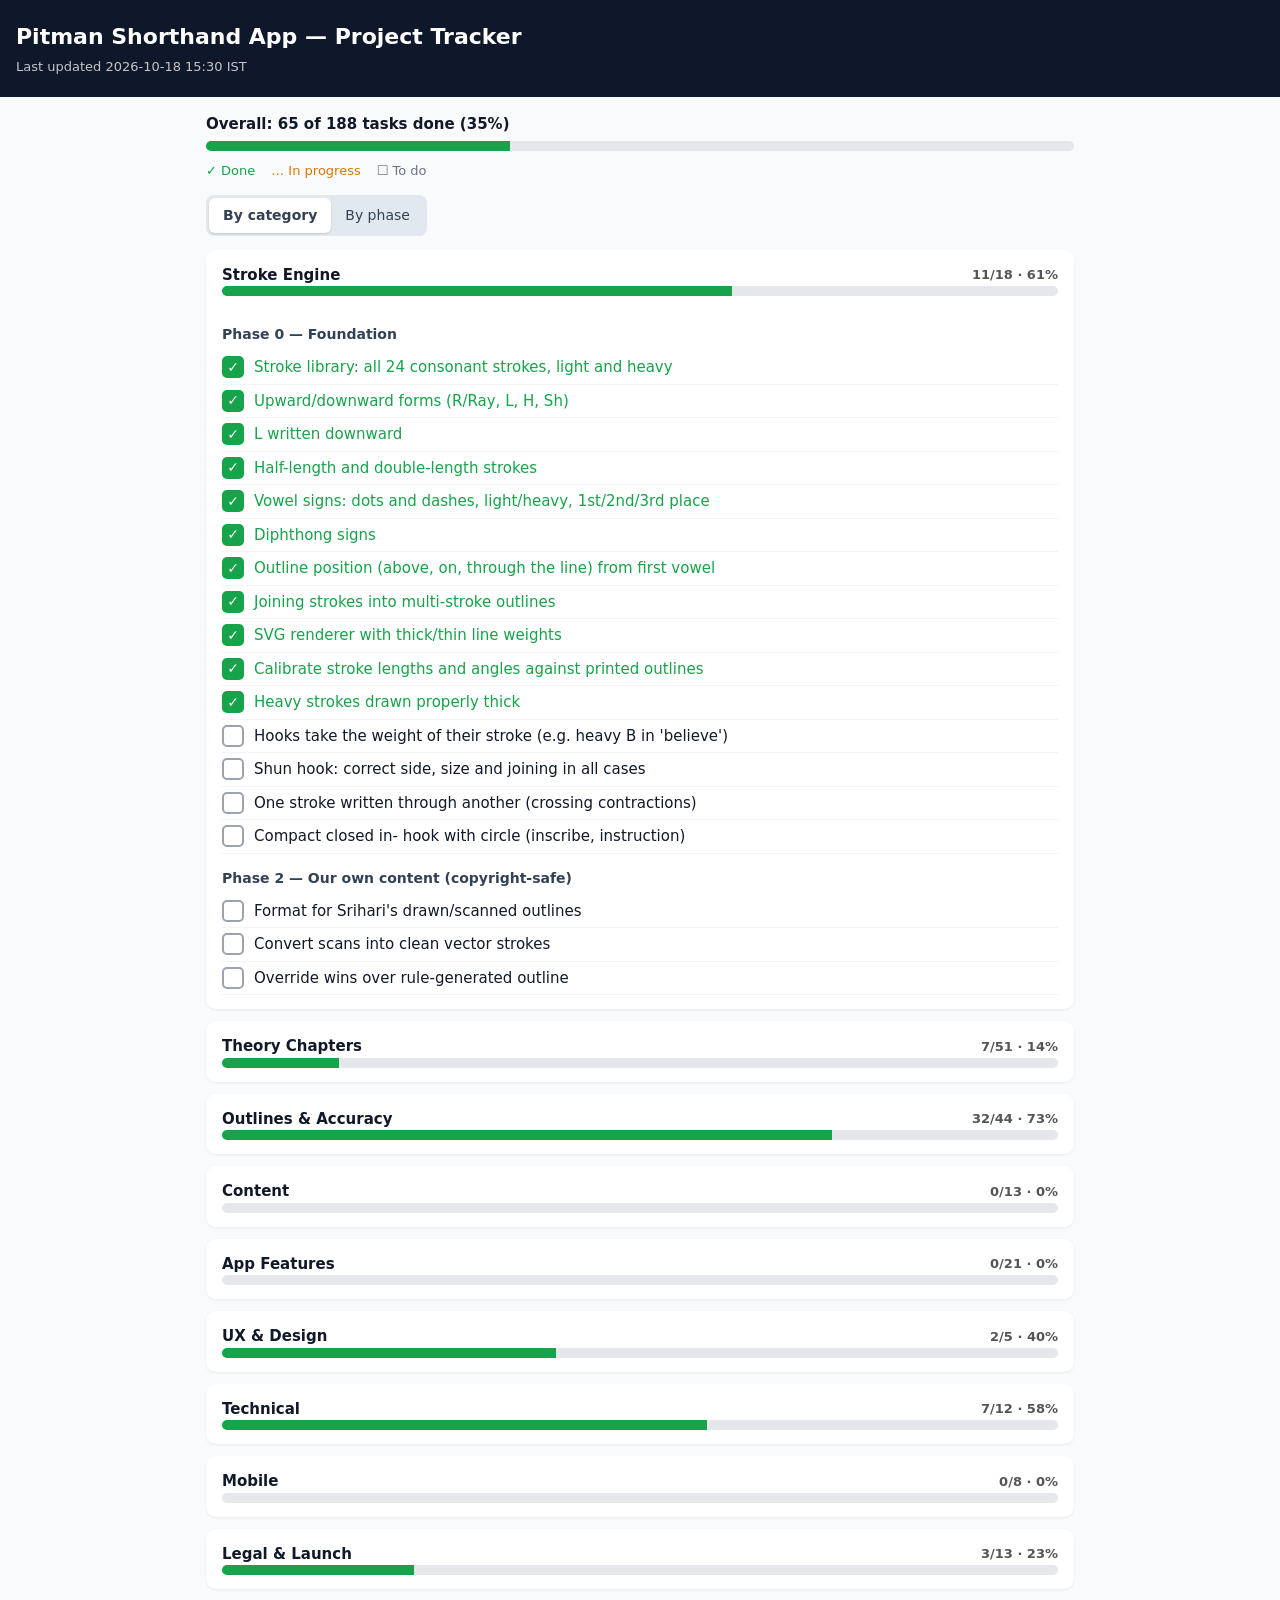
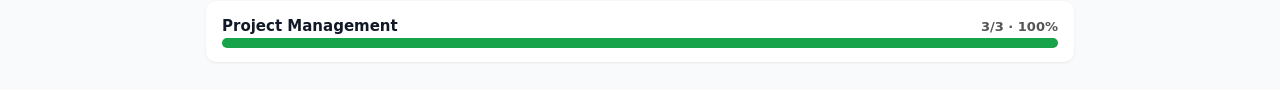
==== tracker.html @ 47dc4918 "Engine: 1st position nearer the line, vowel signs clear of the stroke, opening Ray steeper, vowels a" ====
<!doctype html><html lang="en"><head><meta charset="utf-8"><meta name="viewport" content="width=device-width,initial-scale=1">
<title>Pitman App — Project Tracker</title>
<style>
:root{--g:#16a34a;--w:#d97706;--t:#9ca3af;--bg:#f8fafc;--card:#fff;--tx:#111827}
*{box-sizing:border-box}body{margin:0;font:15px/1.5 system-ui,-apple-system,Segoe UI,Roboto,sans-serif;background:var(--bg);color:var(--tx)}
header{padding:20px 16px;background:#0f172a;color:#fff}header h1{margin:0;font-size:22px}header p{margin:4px 0 0;opacity:.75;font-size:13px}
.wrap{max-width:900px;margin:0 auto;padding:16px}
.bar{height:10px;background:#e5e7eb;border-radius:6px;overflow:hidden}.bar i{display:block;height:100%;background:var(--g)}
.legend{display:flex;gap:16px;font-size:13px;margin:10px 0 0;flex-wrap:wrap}
details{background:var(--card);border-radius:10px;margin:12px 0;box-shadow:0 1px 3px #0001}
summary{cursor:pointer;padding:14px 16px;font-weight:600;list-style:none}summary::-webkit-details-marker{display:none}
.ph{display:flex;justify-content:space-between;gap:12px;align-items:center}.pct{font-size:13px;color:#555;white-space:nowrap}
.goal{font-weight:400;font-size:13px;color:#555;margin:2px 0 8px}
.body{padding:0 16px 14px}h3{font-size:14px;margin:14px 0 6px;color:#334155}
ul{list-style:none;margin:0;padding:0}li{display:flex;gap:10px;padding:5px 0;border-bottom:1px solid #f1f5f9}
.ic{flex:0 0 22px;height:22px;border-radius:5px;display:grid;place-items:center;font-size:14px;font-weight:700;color:#fff}
.done .ic{background:var(--g)}.done .lb{color:var(--g)}
.wip .ic{background:var(--w)}.todo .ic{border:2px solid var(--t)}
.tg{display:inline-flex;margin:14px 0 2px;background:#e2e8f0;border-radius:8px;padding:3px}.tg button{border:0;background:none;padding:7px 14px;border-radius:6px;font:inherit;font-size:14px;cursor:pointer;color:#334155;transition:background .15s}.tg button.on{background:#fff;box-shadow:0 1px 2px #0002;font-weight:600}.tag{font-size:11px;color:#64748b;background:#f1f5f9;border-radius:4px;padding:1px 6px;margin-left:4px;white-space:nowrap}.done .tag{color:#64748b}
</style></head><body>
<header><h1>Pitman Shorthand App — Project Tracker</h1><p id="up"></p></header>
<div class="wrap"><div id="tot"></div><div id="ph"></div></div>
<script src="tracker-data.js?v=1792320520"></script>
<script>
const T=window.TRACKER,ic={done:"✓",wip:"…",todo:""};
const PH={};T.phases.forEach(p=>PH[p.id]=p.title.split("—")[0].trim());
const items=[];T.phases.forEach(p=>p.groups.forEach(g=>g.items.forEach(([s,t,c])=>items.push({s,t,cat:c||g.cat,ph:p.id,grp:g.name}))));
function li(x,tag){return `<li class="${x.s}"><span class="ic">${ic[x.s]}</span><span class="lb">${x.t}${tag?` <span class="tag">${tag}</span>`:""}</span></li>`}
function sec(title,sub,list,body,first){const n=list.length,d=list.filter(x=>x.s=="done").length,pc=n?Math.round(d/n*100):0;
return `<details ${first?"open":""}><summary><div class="ph"><span>${title}</span><span class="pct">${d}/${n} · ${pc}%</span></div>${sub?`<div class="goal">${sub}</div>`:""}<div class="bar"><i style="width:${pc}%"></i></div></summary><div class="body">${body}</div></details>`}
function phaseView(){let H="",f=1;T.phases.forEach(p=>{let b="";const L=[];p.groups.forEach(g=>{b+=`<h3>${g.name}</h3><ul>`;items.filter(x=>x.ph==p.id&&x.grp==g.name).forEach(x=>{L.push(x);b+=li(x,x.cat)});b+="</ul>"});
const o=f&&L.some(x=>x.s!="done");if(o)f=0;H+=sec(p.title,p.goal,L,b,o)});return H}
function catView(){let H="",f=1;T.categories.forEach(c=>{const L=items.filter(x=>x.cat==c);if(!L.length)return;let b="";
T.phases.forEach(p=>{const M=L.filter(x=>x.ph==p.id);if(!M.length)return;b+=`<h3>${p.title}</h3><ul>`+M.map(x=>li(x)).join("")+"</ul>"});
const o=f&&L.some(x=>x.s!="done");if(o)f=0;H+=sec(c,"",L,b,o)});return H}
function show(v){document.getElementById("ph").innerHTML=v=="cat"?catView():phaseView();document.querySelectorAll(".tg button").forEach(b=>b.classList.toggle("on",b.dataset.v==v));try{localStorage.trackerView=v}catch(e){}}
const all=items.length,dn=items.filter(x=>x.s=="done").length,pc=Math.round(dn/all*100);
document.getElementById("up").textContent="Last updated "+T.updated;
document.getElementById("tot").innerHTML=`<b>Overall: ${dn} of ${all} tasks done (${pc}%)</b><div class="bar" style="margin-top:6px"><i style="width:${pc}%"></i></div><div class="legend"><span style="color:var(--g)">✓ Done</span><span style="color:var(--w)">… In progress</span><span style="color:#6b7280">☐ To do</span></div><div class="tg"><button data-v="cat" onclick="show('cat')">By category</button><button data-v="phase" onclick="show('phase')">By phase</button></div>`;
let v="cat";try{v=localStorage.trackerView||"cat"}catch(e){}show(v);
</script></body></html>
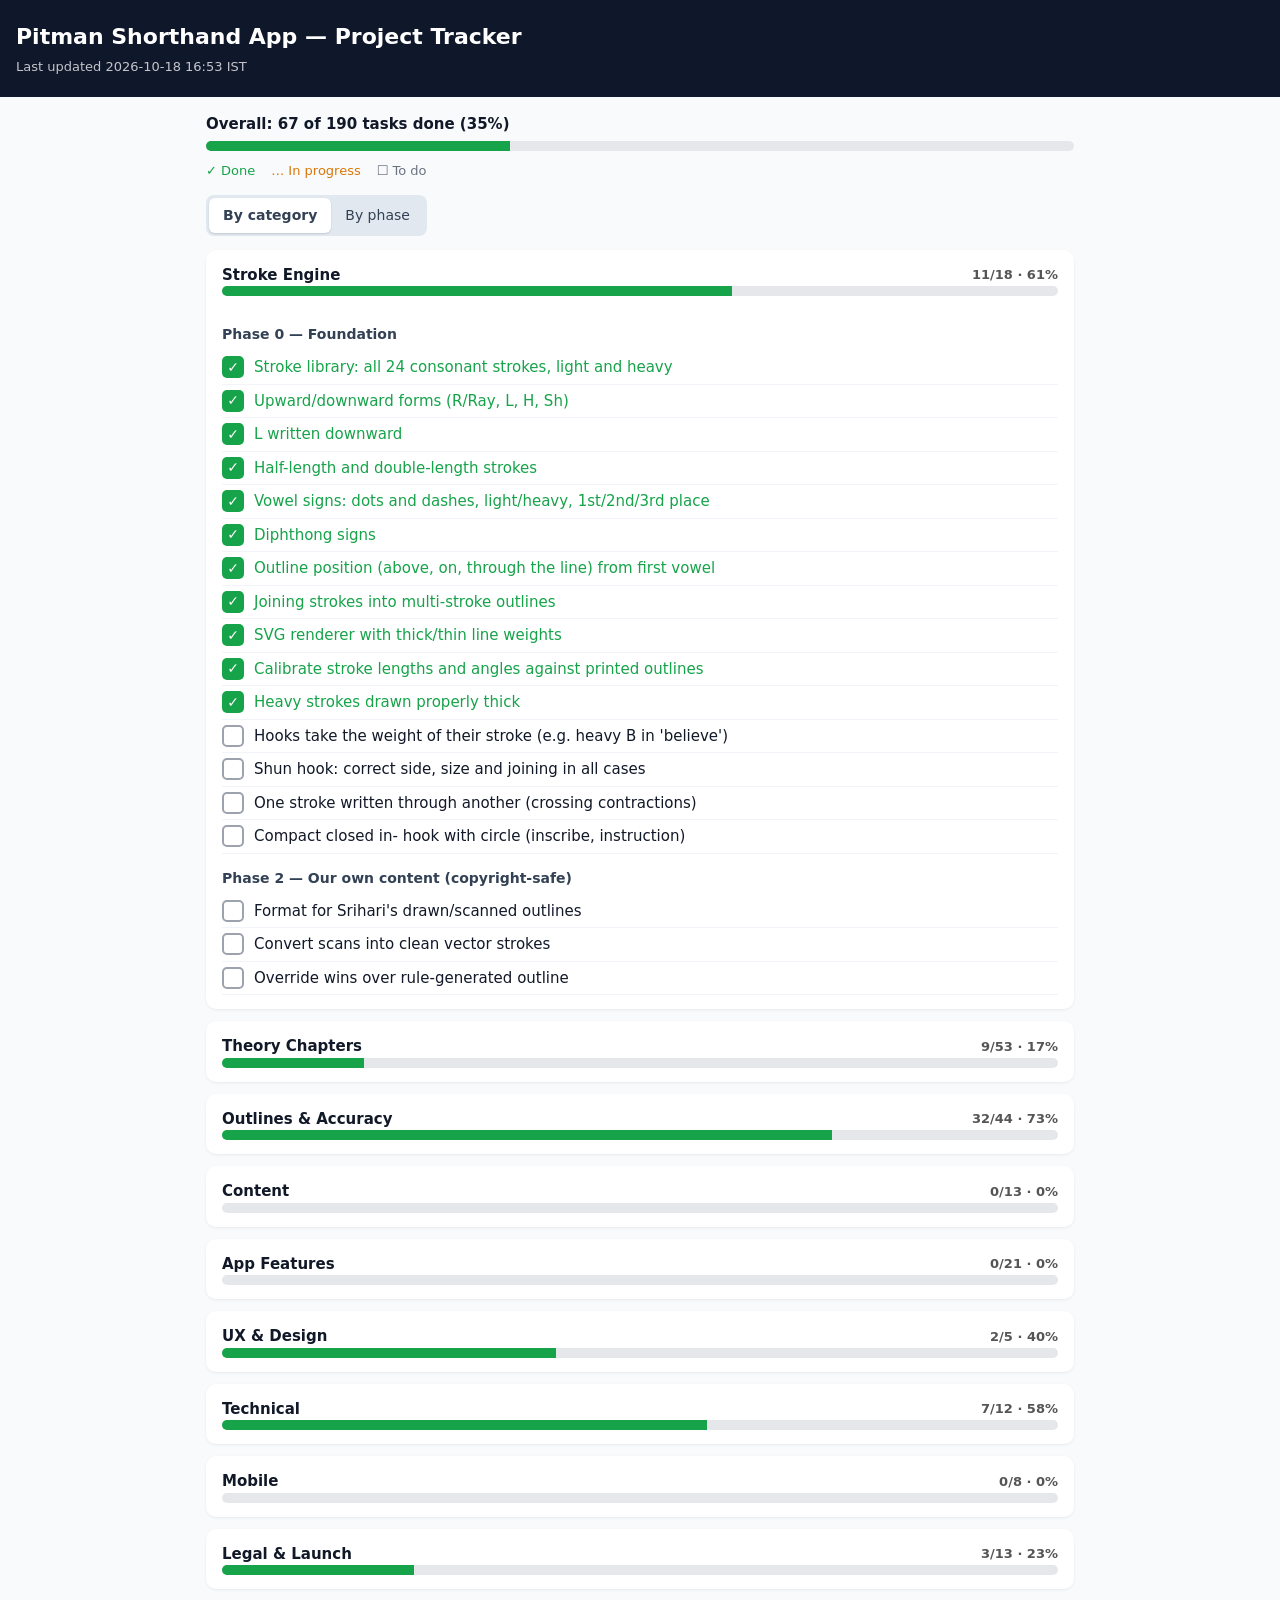
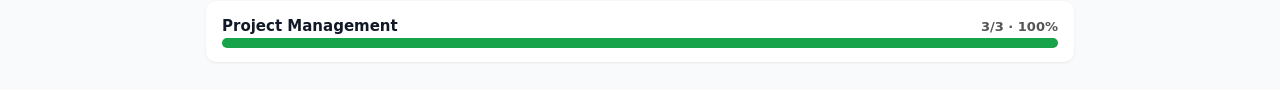
==== commit b9680834: "Engine: comparison option for upstroke lengthening; tracker update" ====
--- a/tracker.html
+++ b/tracker.html
@@ -20,7 +20,7 @@
 </style></head><body>
 <header><h1>Pitman Shorthand App — Project Tracker</h1><p id="up"></p></header>
 <div class="wrap"><div id="tot"></div><div id="ph"></div></div>
-<script src="tracker-data.js?v=1792320520"></script>
+<script src="tracker-data.js?v=1792321530"></script>
 <script>
 const T=window.TRACKER,ic={done:"✓",wip:"…",todo:""};
 const PH={};T.phases.forEach(p=>PH[p.id]=p.title.split("—")[0].trim());
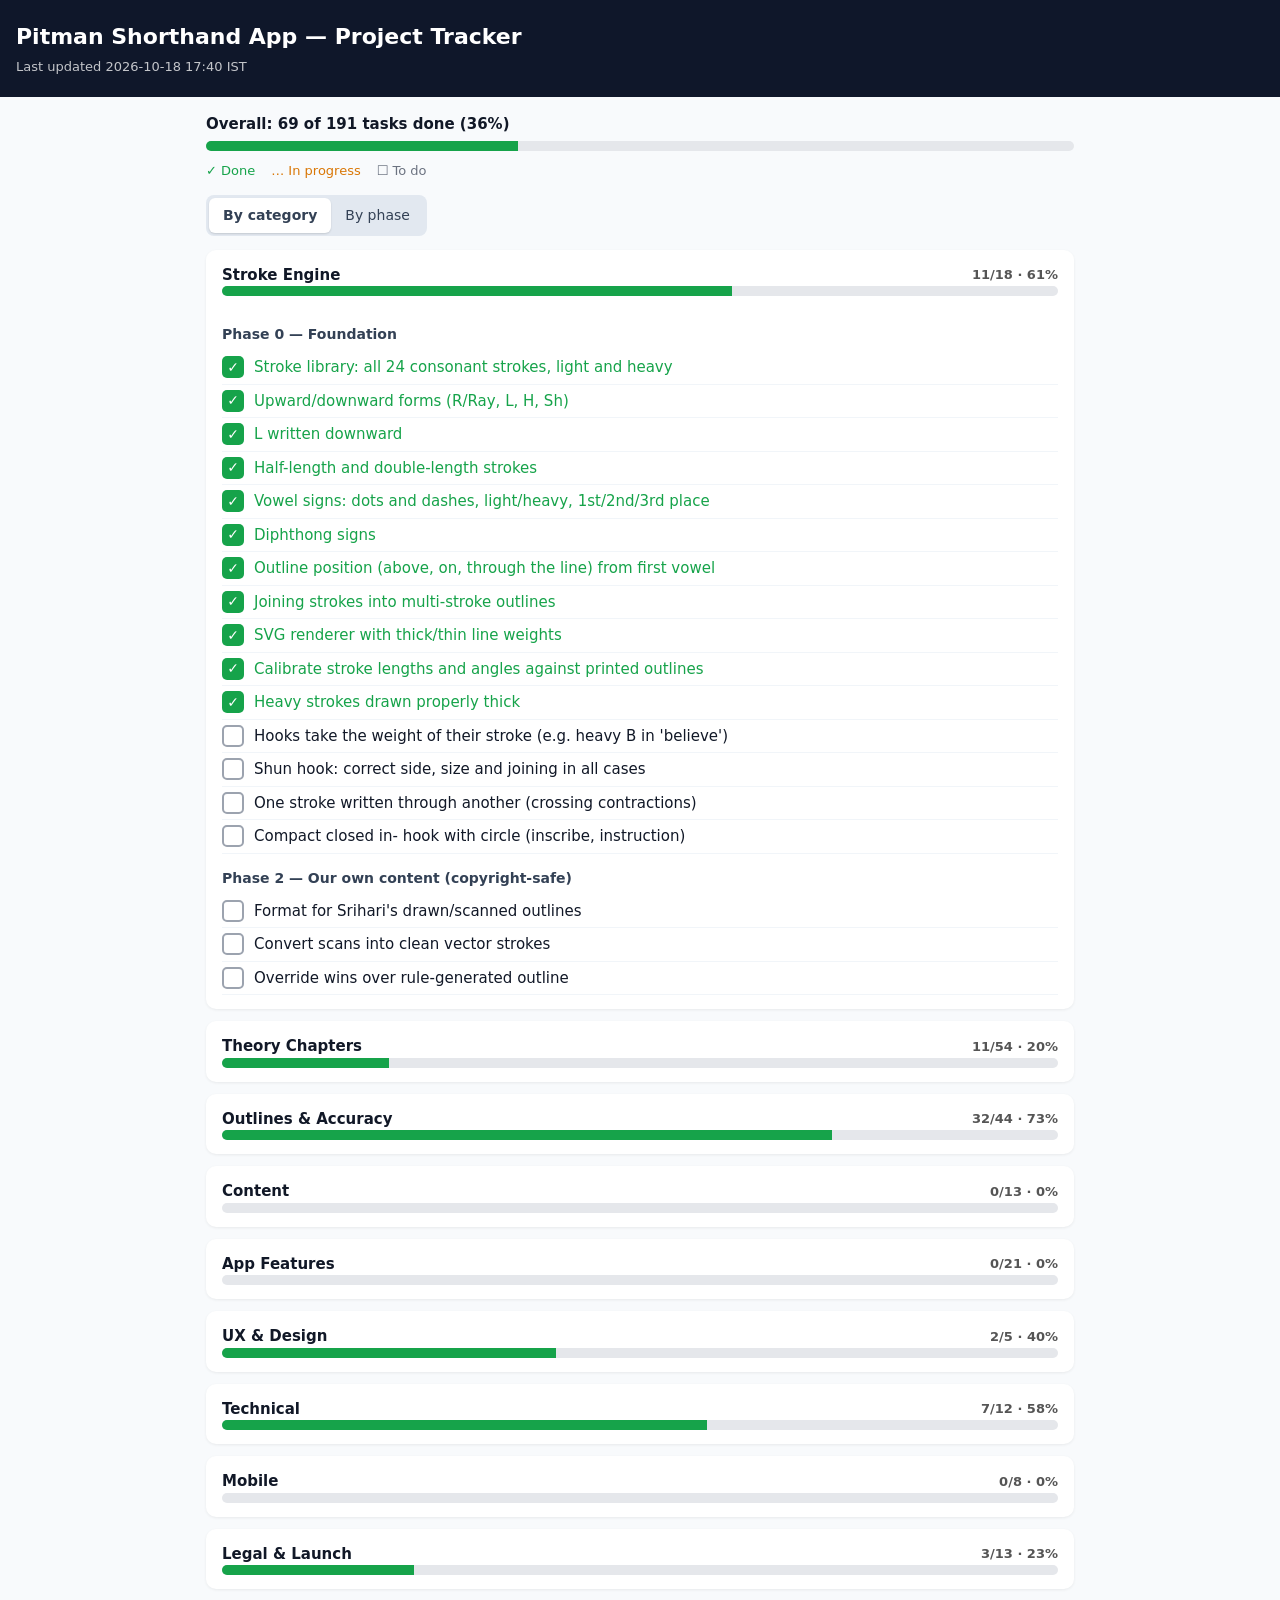
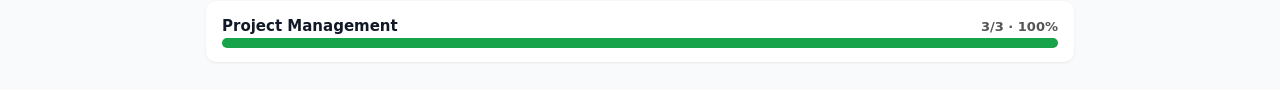
==== commit 72afc283: "Tracker update" ====
--- a/tracker.html
+++ b/tracker.html
@@ -20,7 +20,7 @@
 </style></head><body>
 <header><h1>Pitman Shorthand App — Project Tracker</h1><p id="up"></p></header>
 <div class="wrap"><div id="tot"></div><div id="ph"></div></div>
-<script src="tracker-data.js?v=1792321530"></script>
+<script src="tracker-data.js?v=1792322540"></script>
 <script>
 const T=window.TRACKER,ic={done:"✓",wip:"…",todo:""};
 const PH={};T.phases.forEach(p=>PH[p.id]=p.title.split("—")[0].trim());
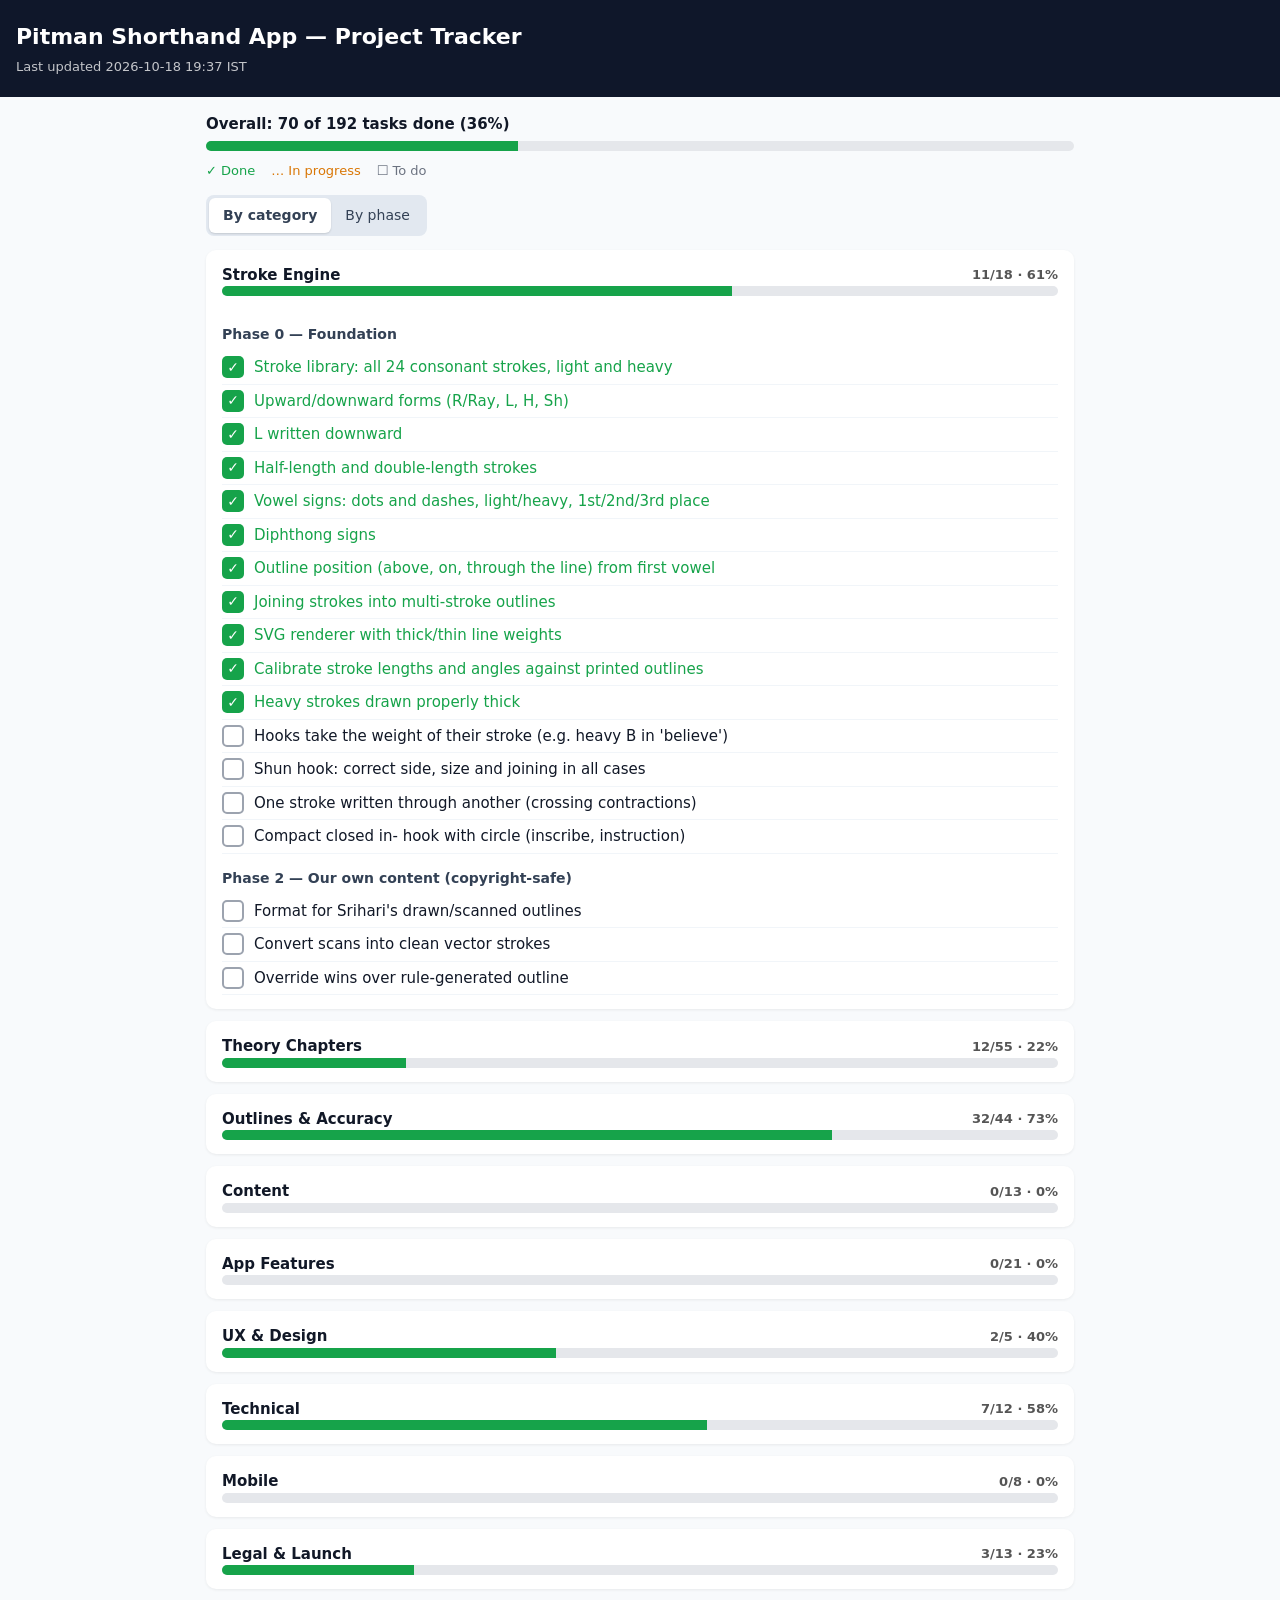
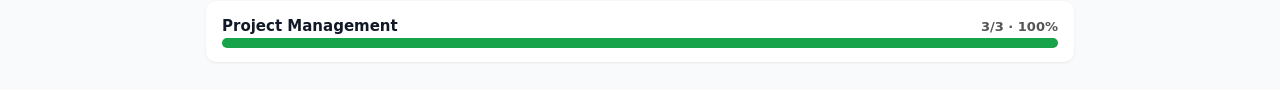
==== commit 925e2525: "Engine: open acute joins, vowel signs clear of strokes, two horizontals on the line; tracker update" ====
--- a/tracker.html
+++ b/tracker.html
@@ -20,7 +20,7 @@
 </style></head><body>
 <header><h1>Pitman Shorthand App — Project Tracker</h1><p id="up"></p></header>
 <div class="wrap"><div id="tot"></div><div id="ph"></div></div>
-<script src="tracker-data.js?v=1792322540"></script>
+<script src="tracker-data.js?v=1792332466"></script>
 <script>
 const T=window.TRACKER,ic={done:"✓",wip:"…",todo:""};
 const PH={};T.phases.forEach(p=>PH[p.id]=p.title.split("—")[0].trim());
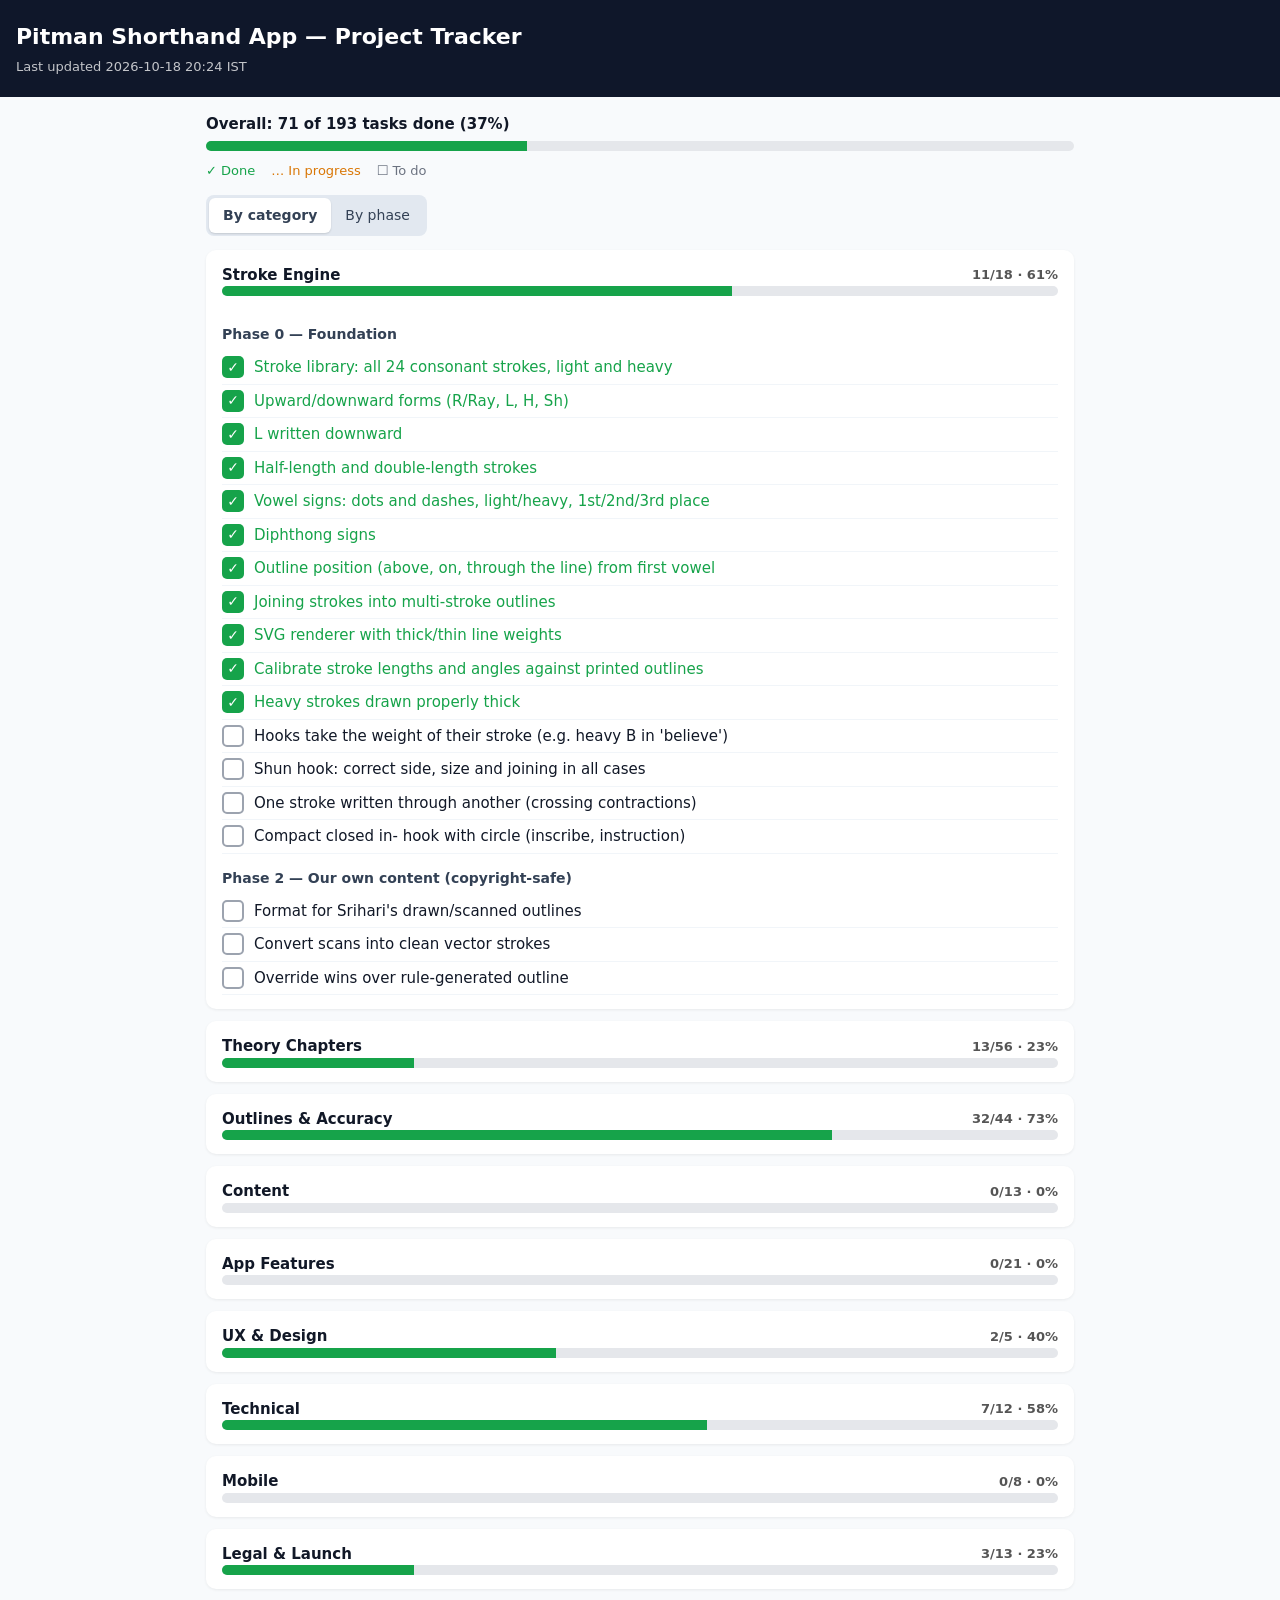
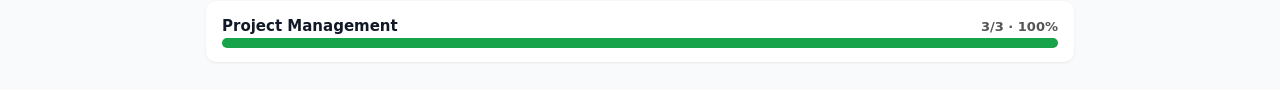
==== commit a5136bb9: "Engine: opened joins keep the curve depth; tracker update" ====
--- a/tracker.html
+++ b/tracker.html
@@ -20,7 +20,7 @@
 </style></head><body>
 <header><h1>Pitman Shorthand App — Project Tracker</h1><p id="up"></p></header>
 <div class="wrap"><div id="tot"></div><div id="ph"></div></div>
-<script src="tracker-data.js?v=1792332466"></script>
+<script src="tracker-data.js?v=1792335298"></script>
 <script>
 const T=window.TRACKER,ic={done:"✓",wip:"…",todo:""};
 const PH={};T.phases.forEach(p=>PH[p.id]=p.title.split("—")[0].trim());
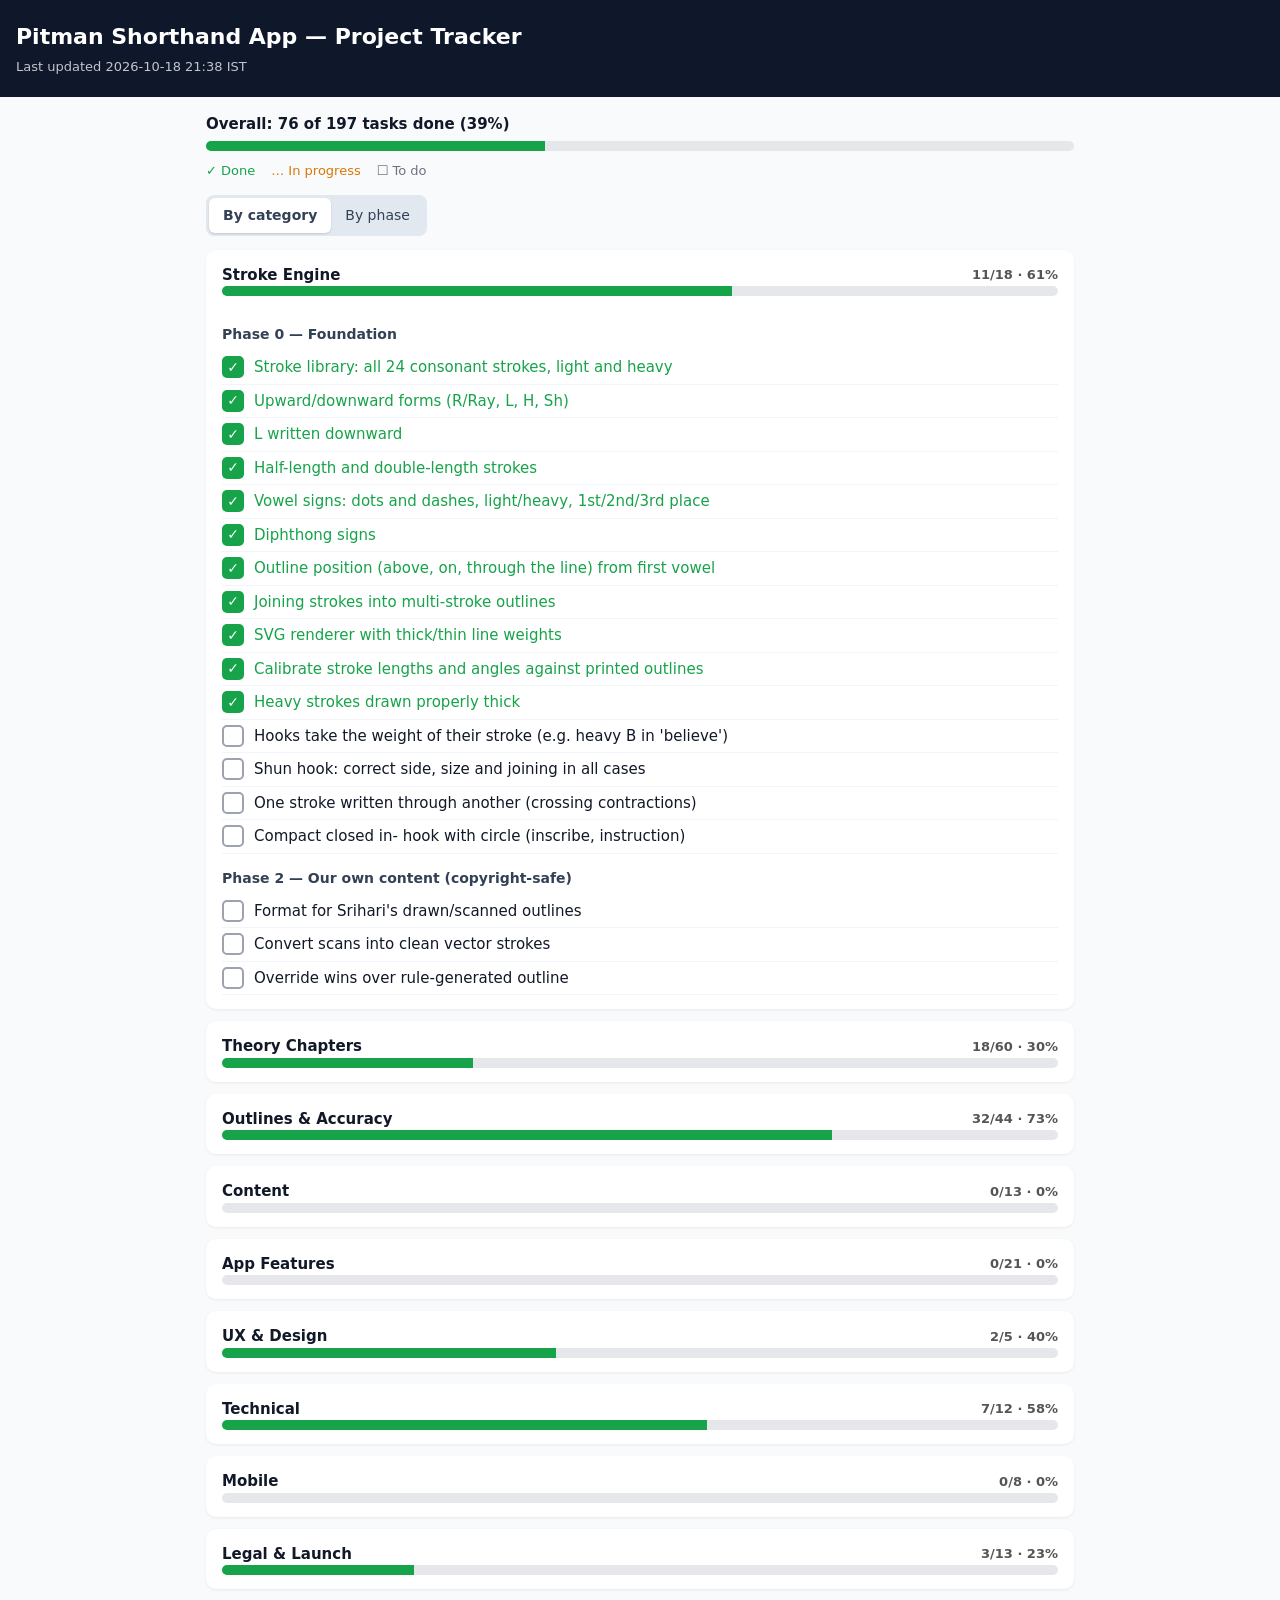
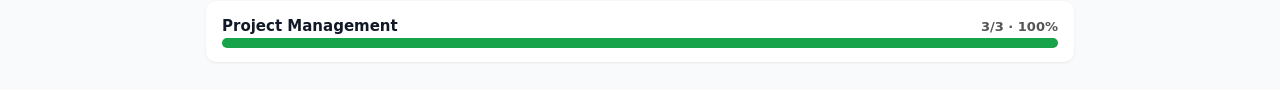
==== commit 6d4cfd6e: "Engine: vowel sign placed to the next stroke; tracker: Chapter II approved, Chapter III in review" ====
--- a/tracker.html
+++ b/tracker.html
@@ -20,7 +20,7 @@
 </style></head><body>
 <header><h1>Pitman Shorthand App — Project Tracker</h1><p id="up"></p></header>
 <div class="wrap"><div id="tot"></div><div id="ph"></div></div>
-<script src="tracker-data.js?v=1792335298"></script>
+<script src="tracker-data.js?v=1792339677"></script>
 <script>
 const T=window.TRACKER,ic={done:"✓",wip:"…",todo:""};
 const PH={};T.phases.forEach(p=>PH[p.id]=p.title.split("—")[0].trim());
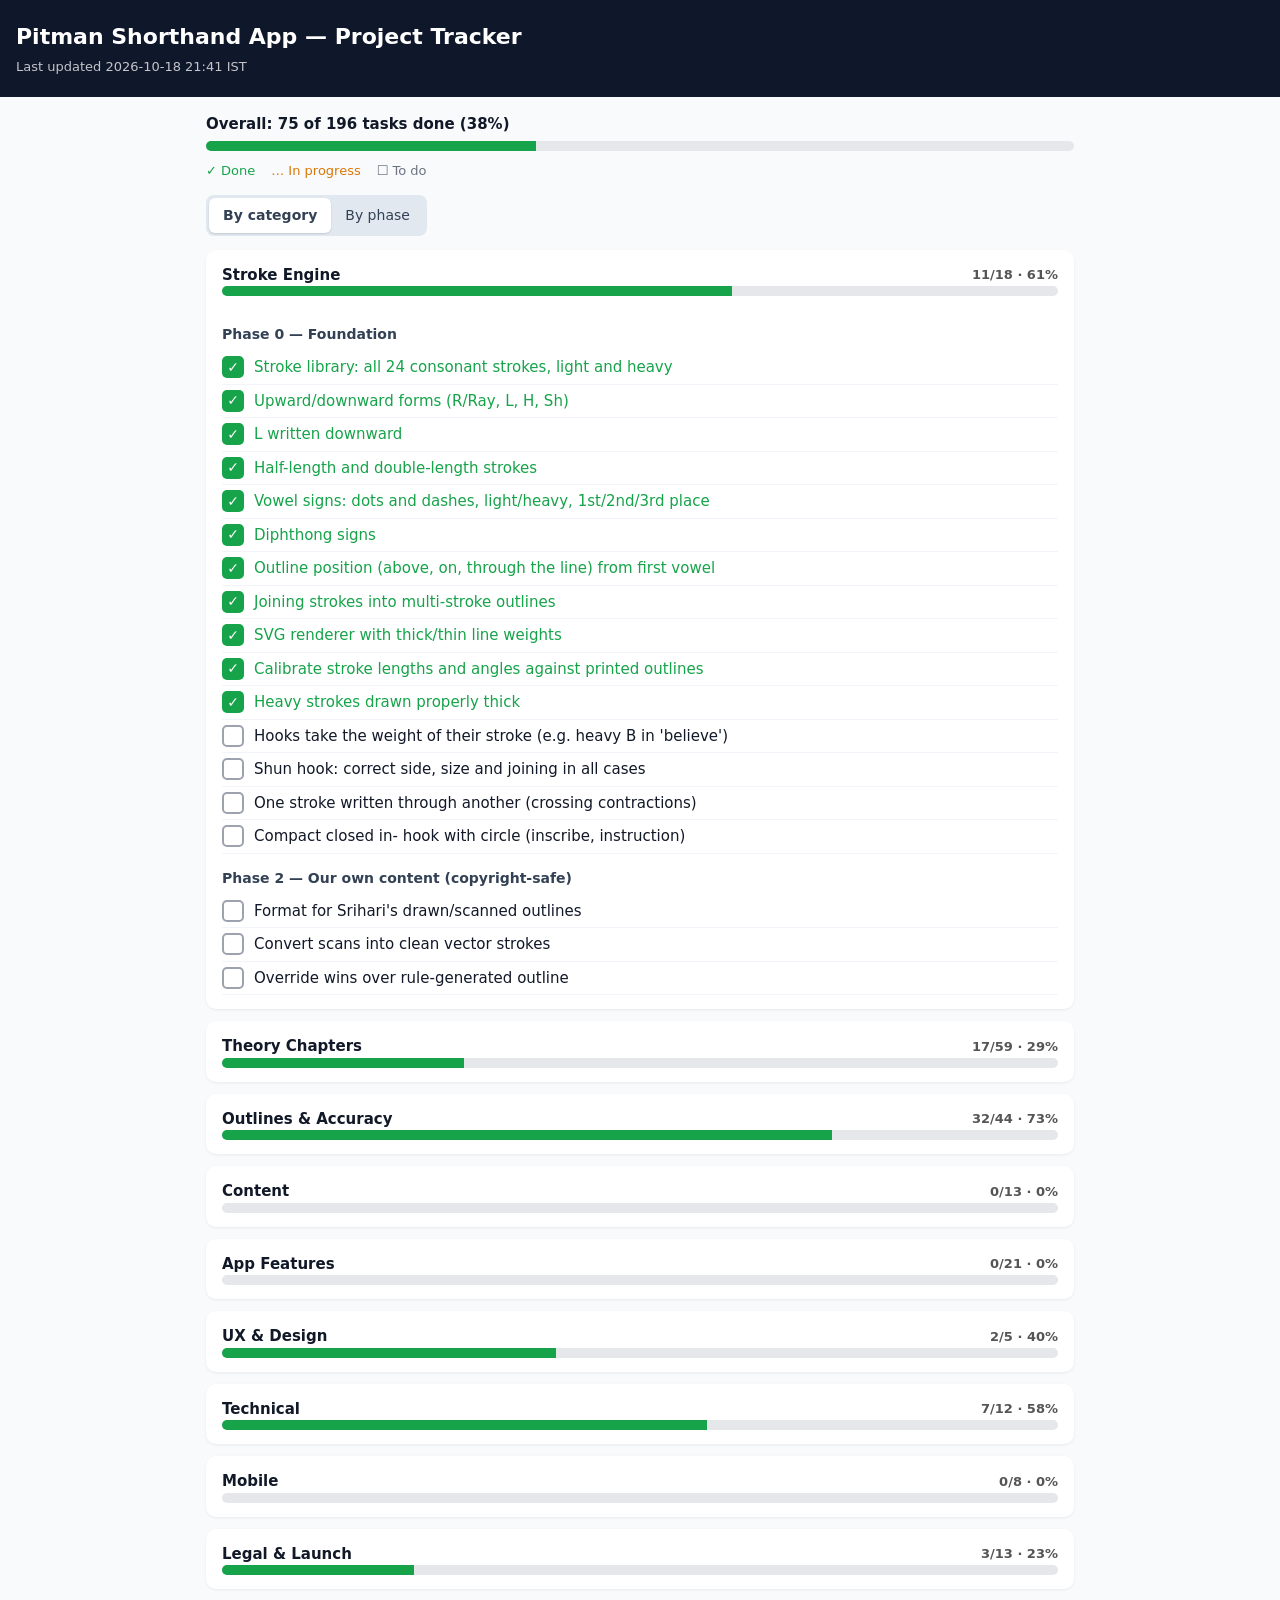
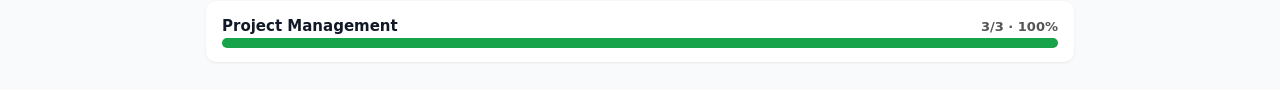
==== commit a6aeb896: "Tracker: drop review-site audio item" ====
--- a/tracker.html
+++ b/tracker.html
@@ -20,7 +20,7 @@
 </style></head><body>
 <header><h1>Pitman Shorthand App — Project Tracker</h1><p id="up"></p></header>
 <div class="wrap"><div id="tot"></div><div id="ph"></div></div>
-<script src="tracker-data.js?v=1792339677"></script>
+<script src="tracker-data.js?v=1792339913"></script>
 <script>
 const T=window.TRACKER,ic={done:"✓",wip:"…",todo:""};
 const PH={};T.phases.forEach(p=>PH[p.id]=p.title.split("—")[0].trim());
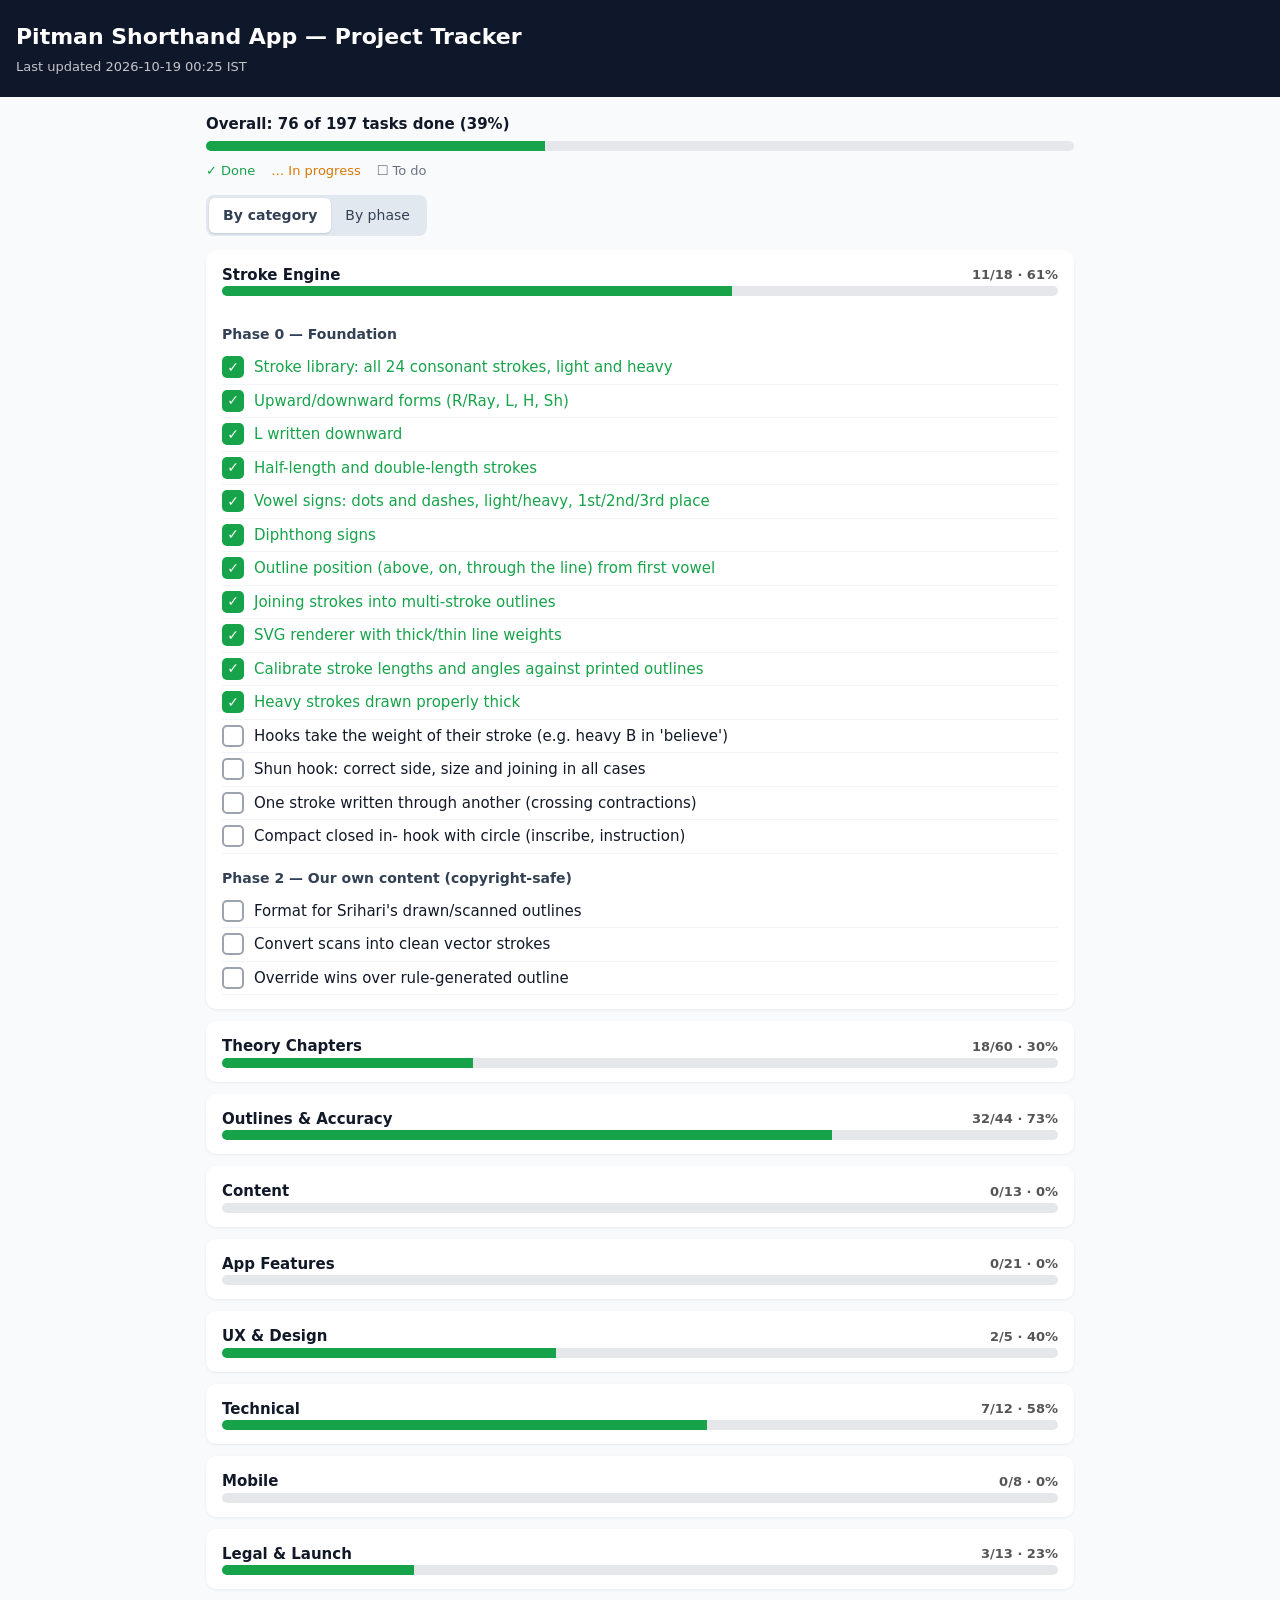
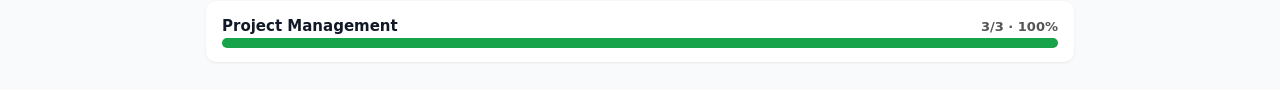
==== commit af757021: "Engine: joined Ray follows the book's steeper slope; tracker: Chapter III answers (round 14)" ====
--- a/tracker.html
+++ b/tracker.html
@@ -20,7 +20,7 @@
 </style></head><body>
 <header><h1>Pitman Shorthand App — Project Tracker</h1><p id="up"></p></header>
 <div class="wrap"><div id="tot"></div><div id="ph"></div></div>
-<script src="tracker-data.js?v=1792339913"></script>
+<script src="tracker-data.js?v=1792349678"></script>
 <script>
 const T=window.TRACKER,ic={done:"✓",wip:"…",todo:""};
 const PH={};T.phases.forEach(p=>PH[p.id]=p.title.split("—")[0].trim());
